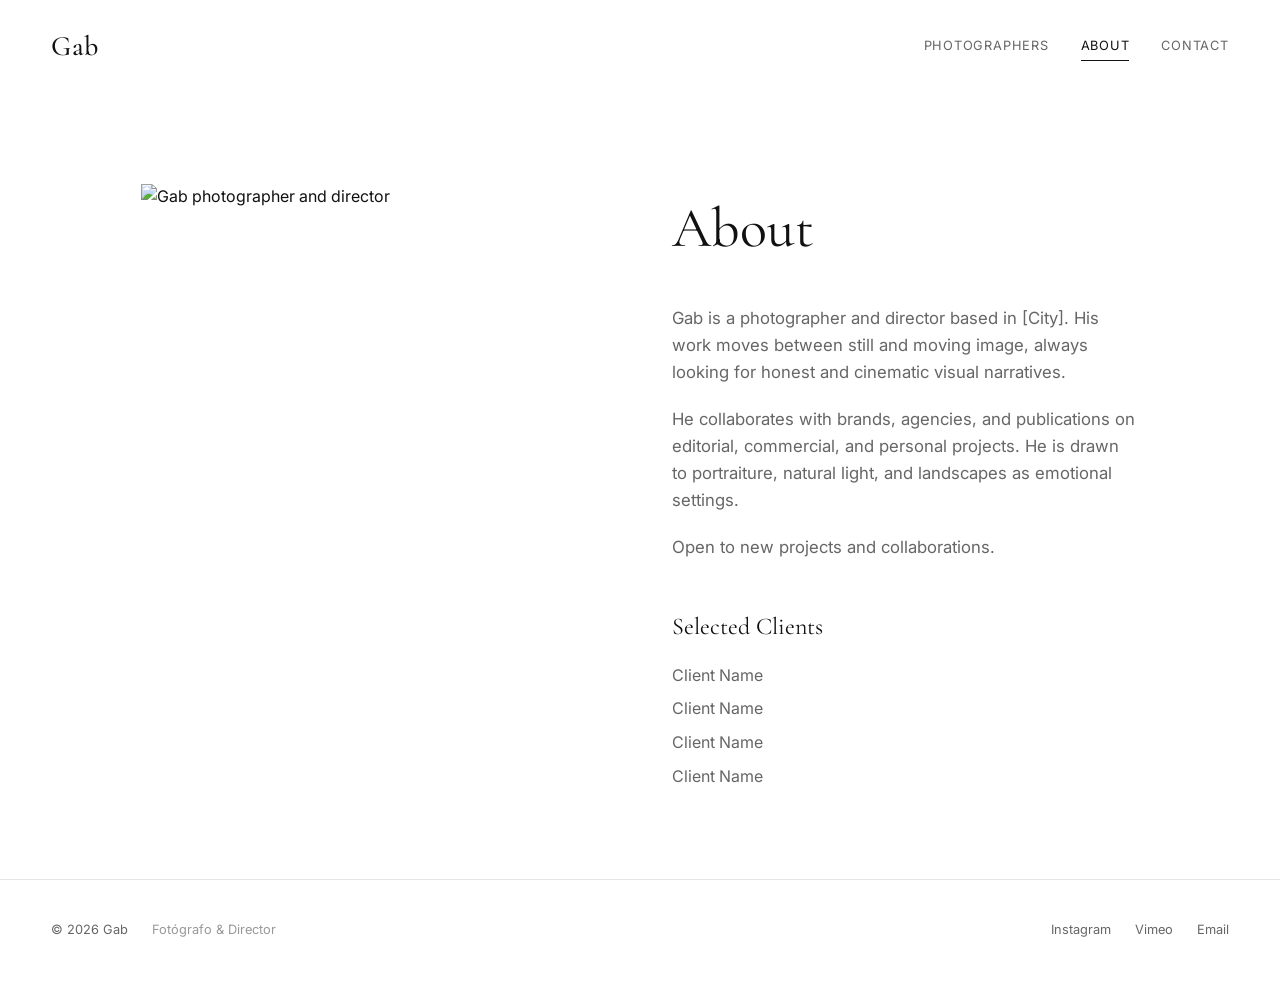
==== about.html @ f4213814 "Initial portfolio inspired by weareapostrophe.com/photographers" ====
<!DOCTYPE html>
<html lang="es">
<head>
  <meta charset="UTF-8" />
  <meta name="viewport" content="width=device-width, initial-scale=1.0" />
  <title>About — Gab</title>
  <meta name="description" content="About Gab, photographer and director." />
  <link rel="preconnect" href="https://fonts.googleapis.com" />
  <link rel="preconnect" href="https://fonts.gstatic.com" crossorigin />
  <link href="https://fonts.googleapis.com/css2?family=Cormorant+Garamond:ital,wght@0,300;0,400;0,500;0,600;1,400&family=Inter:wght@300;400;500&display=swap" rel="stylesheet" />
  <link rel="stylesheet" href="css/style.css" />
</head>
<body>
  <header class="site-header">
    <a href="index.html" class="logo">Gab</a>
    <nav class="main-nav" aria-label="Navegación principal">
      <a href="index.html">Photographers</a>
      <a href="about.html" class="active">About</a>
      <a href="contact.html">Contact</a>
    </nav>
  </header>

  <main>
    <section class="about-section">
      <figure class="about-portrait">
        <img src="https://images.unsplash.com/photo-1554048612-387768052bf7?w=1000&q=85" alt="Gab photographer and director" />
      </figure>
      <div class="about-content">
        <h1>About</h1>
        <p>
          Gab is a photographer and director based in [City]. His work moves
          between still and moving image, always looking for honest and cinematic
          visual narratives.
        </p>
        <p>
          He collaborates with brands, agencies, and publications on editorial,
          commercial, and personal projects. He is drawn to portraiture, natural
          light, and landscapes as emotional settings.
        </p>
        <p>
          Open to new projects and collaborations.
        </p>

        <div class="clients">
          <h2>Selected Clients</h2>
          <ul>
            <li>Client Name</li>
            <li>Client Name</li>
            <li>Client Name</li>
            <li>Client Name</li>
          </ul>
        </div>
      </div>
    </section>
  </main>

  <footer class="site-footer">
    <div class="footer-left">
      <p>&copy; <span id="year"></span> Gab</p>
      <p class="footer-tagline">Fotógrafo & Director</p>
    </div>
    <div class="social-links">
      <a href="#" aria-label="Instagram">Instagram</a>
      <a href="#" aria-label="Vimeo">Vimeo</a>
      <a href="mailto:hola@gab.com">Email</a>
    </div>
  </footer>

  <script src="js/main.js"></script>
</body>
</html>
---- css/style.css ----
:root {
  --bg: #ffffff;
  --bg-hover: #f8f8f8;
  --text: #111111;
  --text-muted: #666666;
  --text-light: #999999;
  --border: #e5e5e5;
  --font-serif: 'Cormorant Garamond', Georgia, serif;
  --font-sans: 'Inter', system-ui, sans-serif;
  --ease: cubic-bezier(0.25, 0.46, 0.45, 0.94);
}

* {
  box-sizing: border-box;
  margin: 0;
  padding: 0;
}

html {
  font-size: 16px;
  scroll-behavior: smooth;
}

body {
  font-family: var(--font-sans);
  color: var(--text);
  background: var(--bg);
  line-height: 1.6;
  -webkit-font-smoothing: antialiased;
}

a {
  color: inherit;
  text-decoration: none;
}

img {
  max-width: 100%;
  height: auto;
  display: block;
}

::selection {
  background: var(--text);
  color: var(--bg);
}

/* Header */
.site-header {
  display: flex;
  align-items: center;
  justify-content: space-between;
  padding: 1.5rem 4vw;
  position: sticky;
  top: 0;
  background: rgba(255, 255, 255, 0.96);
  backdrop-filter: blur(10px);
  z-index: 100;
  border-bottom: 1px solid transparent;
  transition: border-color 0.3s var(--ease);
}

.site-header.scrolled {
  border-color: var(--border);
}

.logo {
  font-family: var(--font-serif);
  font-size: 1.75rem;
  font-weight: 500;
  letter-spacing: 0.02em;
}

.main-nav {
  display: flex;
  gap: 2rem;
}

.main-nav a {
  font-size: 0.8rem;
  font-weight: 400;
  letter-spacing: 0.06em;
  text-transform: uppercase;
  color: var(--text-muted);
  transition: color 0.25s var(--ease);
  position: relative;
}

.main-nav a::after {
  content: '';
  position: absolute;
  bottom: -4px;
  left: 0;
  width: 0;
  height: 1px;
  background: var(--text);
  transition: width 0.25s var(--ease);
}

.main-nav a:hover,
.main-nav a.active {
  color: var(--text);
}

.main-nav a:hover::after,
.main-nav a.active::after {
  width: 100%;
}

/* Hero */
.hero {
  text-align: center;
  padding: 10vh 4vw 4vh;
}

.hero h1 {
  font-family: var(--font-serif);
  font-size: clamp(2.5rem, 7vw, 5.5rem);
  font-weight: 300;
  line-height: 1.05;
  letter-spacing: -0.02em;
}

.hero-subtitle {
  margin-top: 1rem;
  font-size: 1rem;
  color: var(--text-muted);
  letter-spacing: 0.02em;
}

/* Filters */
.filters {
  display: flex;
  flex-wrap: wrap;
  justify-content: center;
  gap: 0.75rem;
  padding: 0 4vw 3vh;
}

.filter-btn {
  padding: 0.5rem 1rem;
  border: 1px solid var(--border);
  background: transparent;
  color: var(--text-muted);
  font-family: var(--font-sans);
  font-size: 0.75rem;
  letter-spacing: 0.06em;
  text-transform: uppercase;
  cursor: pointer;
  transition: all 0.25s var(--ease);
}

.filter-btn:hover,
.filter-btn.active {
  border-color: var(--text);
  color: var(--text);
}

.filter-btn.active {
  background: var(--text);
  color: var(--bg);
}

/* Projects grid */
.projects-grid {
  display: grid;
  grid-template-columns: repeat(auto-fill, minmax(360px, 1fr));
  gap: 3rem;
  padding: 0 4vw 10vh;
}

.project-card {
  animation: fadeInUp 0.8s var(--ease) forwards;
  opacity: 0;
}

.project-card:nth-child(1) { animation-delay: 0.05s; }
.project-card:nth-child(2) { animation-delay: 0.1s; }
.project-card:nth-child(3) { animation-delay: 0.15s; }
.project-card:nth-child(4) { animation-delay: 0.2s; }
.project-card:nth-child(5) { animation-delay: 0.25s; }
.project-card:nth-child(6) { animation-delay: 0.3s; }

.project-card.hidden {
  display: none;
}

.project-card a {
  display: block;
}

.project-image {
  position: relative;
  overflow: hidden;
  aspect-ratio: 4 / 5;
  background: var(--bg-hover);
}

.project-image img {
  width: 100%;
  height: 100%;
  object-fit: cover;
  transition: transform 0.8s var(--ease);
}

.project-card:hover .project-image img {
  transform: scale(1.03);
}

.project-info {
  display: flex;
  justify-content: space-between;
  align-items: baseline;
  margin-top: 1rem;
  gap: 1rem;
}

.project-info h2 {
  font-family: var(--font-serif);
  font-size: 1.35rem;
  font-weight: 400;
  letter-spacing: -0.01em;
}

.project-info span {
  font-size: 0.7rem;
  letter-spacing: 0.08em;
  text-transform: uppercase;
  color: var(--text-light);
}

/* Footer */
.site-footer {
  display: flex;
  align-items: center;
  justify-content: space-between;
  padding: 2.5rem 4vw;
  border-top: 1px solid var(--border);
  font-size: 0.8rem;
  color: var(--text-muted);
}

.footer-left {
  display: flex;
  align-items: center;
  gap: 1.5rem;
}

.footer-tagline {
  color: var(--text-light);
}

.social-links {
  display: flex;
  gap: 1.5rem;
}

.social-links a {
  position: relative;
  transition: color 0.25s var(--ease);
}

.social-links a::after {
  content: '';
  position: absolute;
  bottom: -2px;
  left: 0;
  width: 0;
  height: 1px;
  background: var(--text);
  transition: width 0.25s var(--ease);
}

.social-links a:hover {
  color: var(--text);
}

.social-links a:hover::after {
  width: 100%;
}

/* About */
.about-section {
  display: grid;
  grid-template-columns: 1fr;
  gap: 4rem;
  align-items: start;
  max-width: 1100px;
  margin: 0 auto;
  padding: 10vh 4vw 10vh;
}

@media (min-width: 768px) {
  .about-section {
    grid-template-columns: 1fr 1fr;
  }
}

.about-portrait {
  overflow: hidden;
}

.about-portrait img {
  width: 100%;
  aspect-ratio: 4 / 5;
  object-fit: cover;
}

.about-content h1 {
  font-family: var(--font-serif);
  font-size: clamp(2rem, 5vw, 3.5rem);
  font-weight: 400;
  margin-bottom: 2rem;
}

.about-content p {
  margin-bottom: 1.25rem;
  color: var(--text-muted);
  font-size: 1.05rem;
}

.clients {
  margin-top: 3rem;
}

.clients h2 {
  font-family: var(--font-serif);
  font-size: 1.5rem;
  font-weight: 400;
  margin-bottom: 1rem;
}

.clients ul {
  list-style: none;
  display: grid;
  gap: 0.5rem;
  color: var(--text-muted);
}

/* Contact */
.contact-section {
  max-width: 680px;
  margin: 0 auto;
  padding: 10vh 4vw 10vh;
}

.contact-intro {
  text-align: center;
  margin-bottom: 4rem;
}

.contact-intro h1 {
  font-family: var(--font-serif);
  font-size: clamp(2rem, 5vw, 3.5rem);
  font-weight: 400;
  margin-bottom: 0.75rem;
}

.contact-intro p {
  color: var(--text-muted);
}

.contact-details {
  display: flex;
  flex-direction: column;
  align-items: center;
  gap: 0.5rem;
  margin-bottom: 4rem;
}

.contact-details a {
  font-family: var(--font-serif);
  font-size: 1.35rem;
  transition: color 0.25s var(--ease);
}

.contact-details a:hover {
  color: var(--text-muted);
}

.contact-form {
  display: grid;
  gap: 1.5rem;
}

.contact-form label {
  font-size: 0.7rem;
  letter-spacing: 0.1em;
  text-transform: uppercase;
  color: var(--text-light);
  margin-bottom: -0.8rem;
}

.contact-form input,
.contact-form textarea {
  width: 100%;
  padding: 1rem 0;
  border: none;
  border-bottom: 1px solid var(--border);
  background: transparent;
  font-family: var(--font-sans);
  font-size: 1rem;
  color: var(--text);
  outline: none;
  transition: border-color 0.25s var(--ease);
}

.contact-form input:focus,
.contact-form textarea:focus {
  border-color: var(--text);
}

.contact-form textarea {
  resize: vertical;
  min-height: 120px;
}

.contact-form button {
  justify-self: center;
  margin-top: 1rem;
  padding: 1rem 2.5rem;
  border: 1px solid var(--text);
  background: var(--text);
  color: var(--bg);
  font-family: var(--font-sans);
  font-size: 0.75rem;
  letter-spacing: 0.1em;
  text-transform: uppercase;
  cursor: pointer;
  transition: background 0.25s var(--ease), color 0.25s var(--ease);
}

.contact-form button:hover {
  background: transparent;
  color: var(--text);
}

/* Project page */
.project-page {
  max-width: 1200px;
  margin: 0 auto;
  padding: 8vh 4vw 10vh;
}

.project-header {
  text-align: center;
  margin-bottom: 4rem;
}

.project-header h1 {
  font-family: var(--font-serif);
  font-size: clamp(2.5rem, 6vw, 5rem);
  font-weight: 400;
  margin-bottom: 1rem;
}

.project-meta-row {
  display: flex;
  justify-content: center;
  gap: 2rem;
  font-size: 0.75rem;
  letter-spacing: 0.08em;
  text-transform: uppercase;
  color: var(--text-light);
  flex-wrap: wrap;
}

.project-hero-image {
  margin-bottom: 4rem;
}

.project-hero-image img {
  width: 100%;
  aspect-ratio: 16 / 9;
  object-fit: cover;
}

.project-description {
  max-width: 700px;
  margin: 0 auto 5rem;
  text-align: center;
}

.project-description p {
  color: var(--text-muted);
  font-size: 1.1rem;
  margin-bottom: 1.25rem;
}

.project-gallery {
  display: grid;
  grid-template-columns: 1fr;
  gap: 2rem;
}

.project-gallery img {
  width: 100%;
  aspect-ratio: 16 / 9;
  object-fit: cover;
  background: var(--bg-hover);
}

.project-nav {
  display: flex;
  justify-content: space-between;
  margin-top: 5rem;
  padding-top: 2rem;
  border-top: 1px solid var(--border);
}

.project-nav a {
  font-size: 0.8rem;
  letter-spacing: 0.06em;
  text-transform: uppercase;
  color: var(--text-muted);
  transition: color 0.25s var(--ease);
}

.project-nav a:hover {
  color: var(--text);
}

/* Animations */
@keyframes fadeInUp {
  from {
    opacity: 0;
    transform: translateY(20px);
  }
  to {
    opacity: 1;
    transform: translateY(0);
  }
}

/* Responsive */
@media (max-width: 768px) {
  .site-header {
    flex-direction: column;
    gap: 1rem;
    padding: 1.25rem 4vw;
  }

  .projects-grid {
    grid-template-columns: 1fr;
    gap: 2.5rem;
  }

  .project-info {
    flex-direction: column;
    gap: 0.25rem;
  }

  .site-footer {
    flex-direction: column;
    gap: 1rem;
    text-align: center;
  }

  .footer-left {
    flex-direction: column;
    gap: 0.25rem;
  }

  .project-meta-row {
    gap: 1rem;
  }
}

@media (prefers-reduced-motion: reduce) {
  html {
    scroll-behavior: auto;
  }
  .project-card {
    animation: none;
    opacity: 1;
  }
  .project-image img,
  .main-nav a::after,
  .social-links a::after {
    transition: none;
  }
}
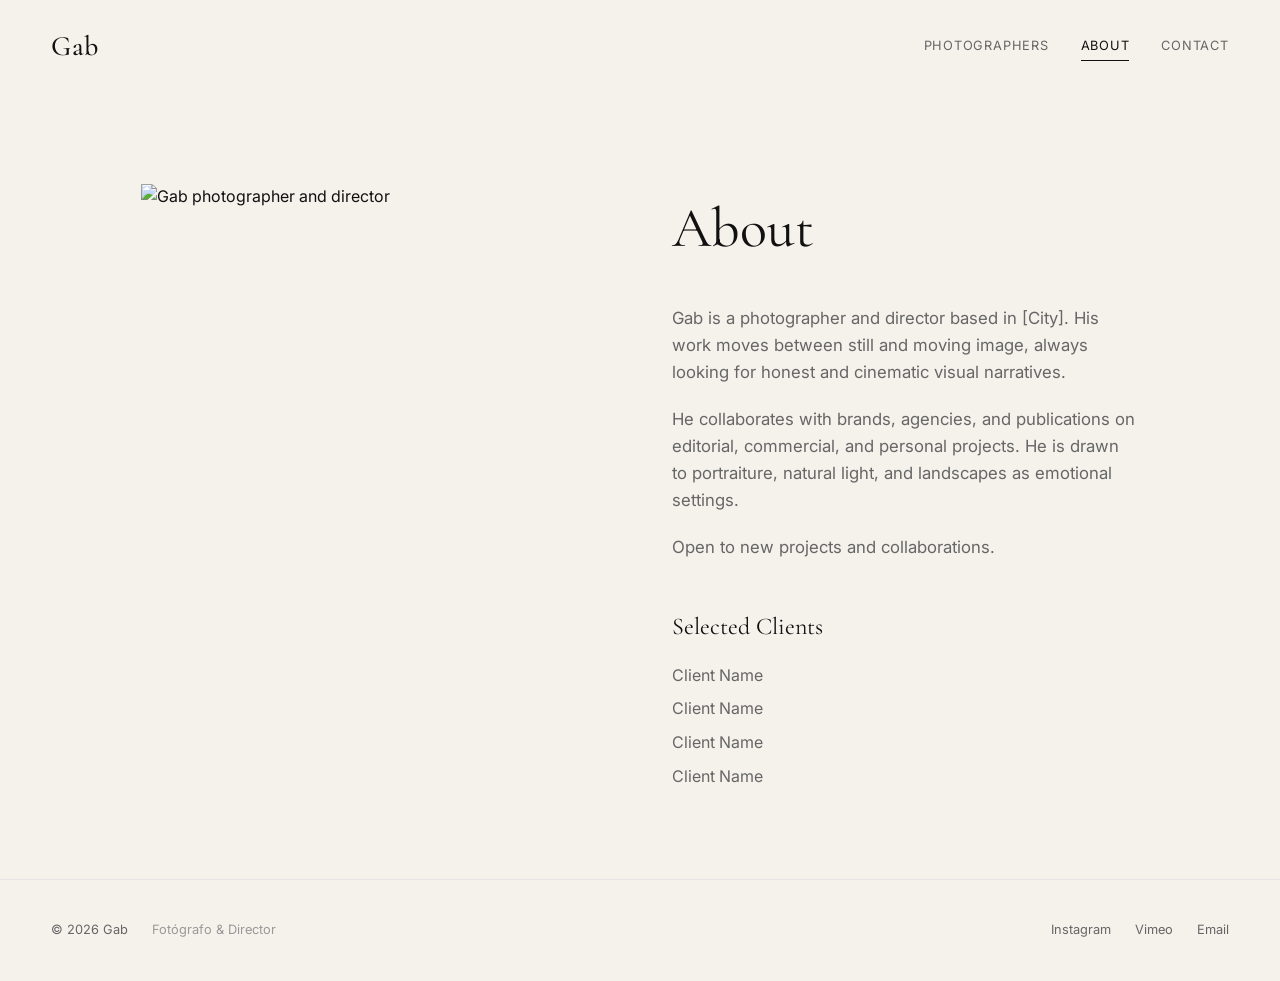
==== commit da60fdbd: "Merge pull request #2 from fredy-sudo/copilot/fix-comments-in-review-thread Fix category filter subs" ====
--- a/about.html
+++ b/about.html
@@ -60,8 +60,8 @@
       <p class="footer-tagline">Fotógrafo & Director</p>
     </div>
     <div class="social-links">
-      <a href="#" aria-label="Instagram">Instagram</a>
-      <a href="#" aria-label="Vimeo">Vimeo</a>
+      <a href="https://www.instagram.com/" aria-label="Instagram">Instagram</a>
+      <a href="https://vimeo.com/" aria-label="Vimeo">Vimeo</a>
       <a href="mailto:hola@gab.com">Email</a>
     </div>
   </footer>
--- a/css/style.css
+++ b/css/style.css
@@ -1,6 +1,6 @@
 :root {
-  --bg: #ffffff;
-  --bg-hover: #f8f8f8;
+  --bg: #f5f2ec;
+  --bg-hover: #ebe7df;
   --text: #111111;
   --text-muted: #666666;
   --text-light: #999999;
@@ -53,7 +53,7 @@
   padding: 1.5rem 4vw;
   position: sticky;
   top: 0;
-  background: rgba(255, 255, 255, 0.96);
+  background: rgba(245, 242, 236, 0.96);
   backdrop-filter: blur(10px);
   z-index: 100;
   border-bottom: 1px solid transparent;
@@ -161,25 +161,48 @@
   color: var(--bg);
 }
 
-/* Projects grid */
+/* Projects */
 .projects-grid {
-  display: grid;
-  grid-template-columns: repeat(auto-fill, minmax(360px, 1fr));
-  gap: 3rem;
+  display: flex;
+  flex-direction: column;
+  gap: clamp(4rem, 10vh, 8rem);
   padding: 0 4vw 10vh;
 }
 
 .project-card {
-  animation: fadeInUp 0.8s var(--ease) forwards;
   opacity: 0;
-}
-
-.project-card:nth-child(1) { animation-delay: 0.05s; }
-.project-card:nth-child(2) { animation-delay: 0.1s; }
-.project-card:nth-child(3) { animation-delay: 0.15s; }
-.project-card:nth-child(4) { animation-delay: 0.2s; }
-.project-card:nth-child(5) { animation-delay: 0.25s; }
-.project-card:nth-child(6) { animation-delay: 0.3s; }
+  transform: translateY(36px);
+  transition: opacity 0.8s var(--ease), transform 0.8s var(--ease);
+}
+
+.project-card.is-visible {
+  opacity: 1;
+  transform: translateY(0);
+}
+
+.project-card--featured {
+  width: min(88%, 1500px);
+  align-self: center;
+}
+
+.project-card--featured:nth-child(4) {
+  width: min(80%, 1320px);
+  align-self: flex-end;
+}
+
+.project-card--motion {
+  width: min(44%, 660px);
+}
+
+.project-card--motion:nth-child(3n + 2) {
+  align-self: flex-start;
+  margin-left: 8vw;
+}
+
+.project-card--motion:nth-child(3n + 3) {
+  align-self: flex-end;
+  margin-right: 6vw;
+}
 
 .project-card.hidden {
   display: none;
@@ -192,8 +215,18 @@
 .project-image {
   position: relative;
   overflow: hidden;
+  width: 100%;
+  max-height: 70vh;
   aspect-ratio: 4 / 5;
   background: var(--bg-hover);
+  transform: translate3d(0, var(--parallax-y, 0), 0);
+  transition: transform 0.2s linear;
+  will-change: transform;
+}
+
+.project-card--featured .project-image {
+  max-height: 82vh;
+  aspect-ratio: 16 / 9;
 }
 
 .project-image img {
@@ -201,6 +234,14 @@
   height: 100%;
   object-fit: cover;
   transition: transform 0.8s var(--ease);
+}
+
+.project-card--motion .project-image img {
+  animation: imageDrift 12s ease-in-out infinite alternate;
+}
+
+.project-card--motion:hover .project-image img {
+  animation-play-state: paused;
 }
 
 .project-card:hover .project-image img {
@@ -521,14 +562,12 @@
 }
 
 /* Animations */
-@keyframes fadeInUp {
+@keyframes imageDrift {
   from {
-    opacity: 0;
-    transform: translateY(20px);
+    transform: scale(1.01) translate3d(-0.5%, 0, 0);
   }
   to {
-    opacity: 1;
-    transform: translateY(0);
+    transform: scale(1.06) translate3d(0.5%, -0.5%, 0);
   }
 }
 
@@ -541,8 +580,30 @@
   }
 
   .projects-grid {
-    grid-template-columns: 1fr;
-    gap: 2.5rem;
+    gap: 3.5rem;
+  }
+
+  .project-card--featured,
+  .project-card--featured:nth-child(4) {
+    width: 92%;
+    align-self: center;
+  }
+
+  .project-card--motion {
+    width: 68%;
+  }
+
+  .project-card--motion:nth-child(3n + 2) {
+    margin-left: 0;
+  }
+
+  .project-card--motion:nth-child(3n + 3) {
+    margin-right: 0;
+  }
+
+  .project-image {
+    max-height: none;
+    aspect-ratio: 4 / 5;
   }
 
   .project-info {
@@ -571,12 +632,16 @@
     scroll-behavior: auto;
   }
   .project-card {
-    animation: none;
     opacity: 1;
-  }
+    transform: none;
+    transition: none;
+  }
+  .project-image,
   .project-image img,
   .main-nav a::after,
   .social-links a::after {
+    transform: none;
+    animation: none;
     transition: none;
   }
 }
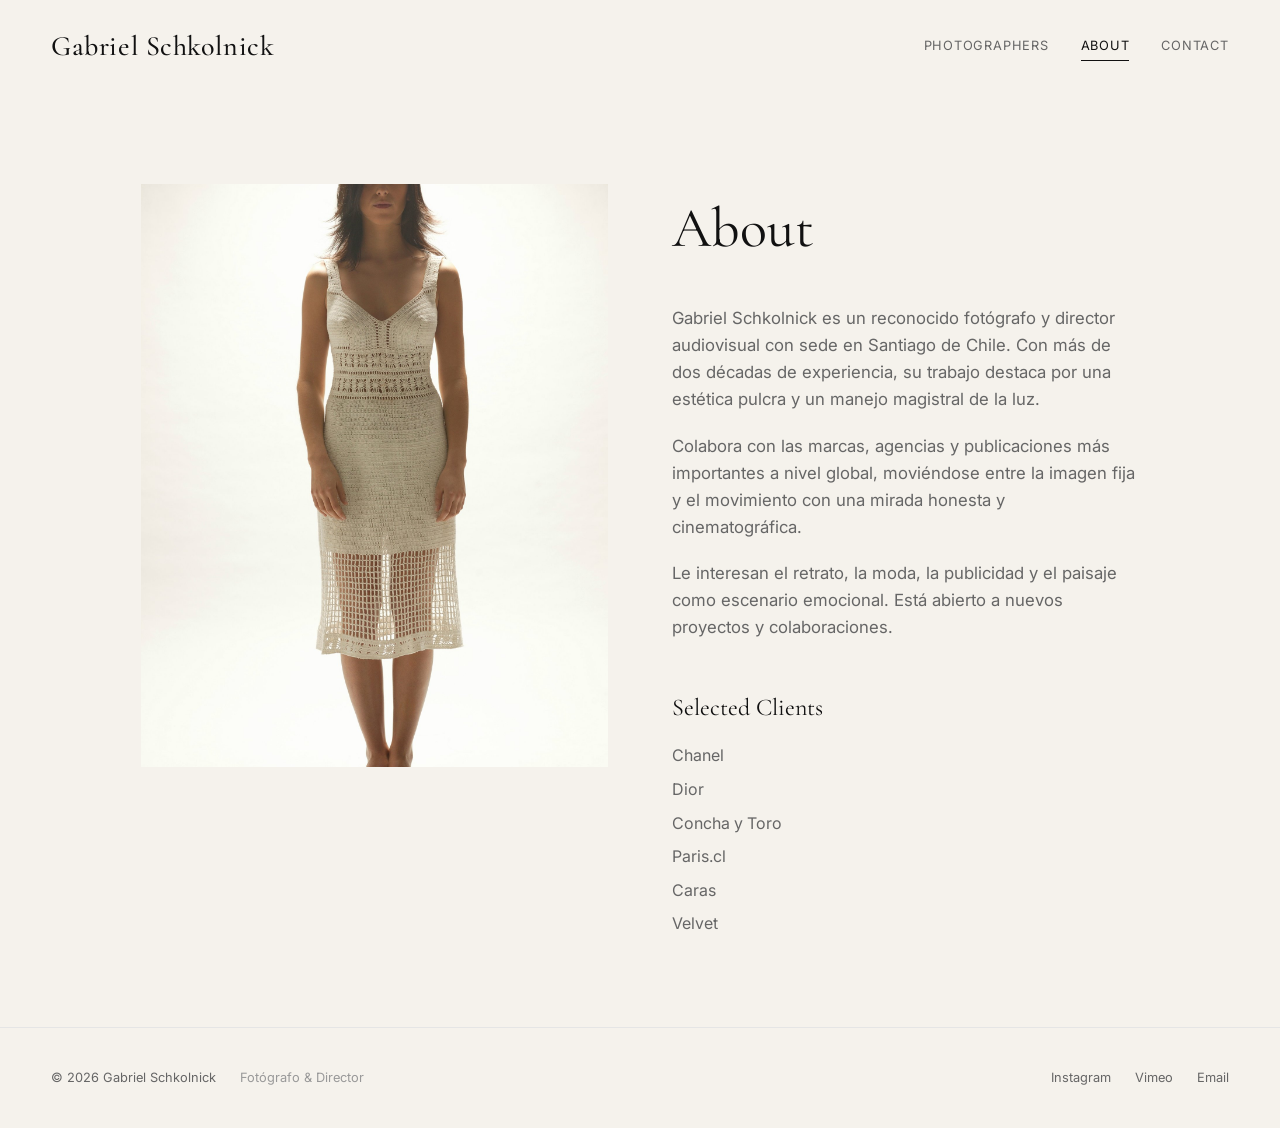
==== commit 113d3c7a: "Integra fotos reales de Gabriel y personaliza contenido del portfolio" ====
--- a/about.html
+++ b/about.html
@@ -3,8 +3,8 @@
 <head>
   <meta charset="UTF-8" />
   <meta name="viewport" content="width=device-width, initial-scale=1.0" />
-  <title>About — Gab</title>
-  <meta name="description" content="About Gab, photographer and director." />
+  <title>About — Gabriel Schkolnick</title>
+  <meta name="description" content="About Gabriel Schkolnick, photographer and director." />
   <link rel="preconnect" href="https://fonts.googleapis.com" />
   <link rel="preconnect" href="https://fonts.gstatic.com" crossorigin />
   <link href="https://fonts.googleapis.com/css2?family=Cormorant+Garamond:ital,wght@0,300;0,400;0,500;0,600;1,400&family=Inter:wght@300;400;500&display=swap" rel="stylesheet" />
@@ -12,7 +12,7 @@
 </head>
 <body>
   <header class="site-header">
-    <a href="index.html" class="logo">Gab</a>
+    <a href="index.html" class="logo">Gabriel Schkolnick</a>
     <nav class="main-nav" aria-label="Navegación principal">
       <a href="index.html">Photographers</a>
       <a href="about.html" class="active">About</a>
@@ -23,31 +23,29 @@
   <main>
     <section class="about-section">
       <figure class="about-portrait">
-        <img src="https://images.unsplash.com/photo-1554048612-387768052bf7?w=1000&q=85" alt="Gab photographer and director" />
+        <img src="images/about/portrait-01.jpg" alt="Gabriel Schkolnick fotógrafo y director" />
       </figure>
       <div class="about-content">
         <h1>About</h1>
         <p>
-          Gab is a photographer and director based in [City]. His work moves
-          between still and moving image, always looking for honest and cinematic
-          visual narratives.
+          Gabriel Schkolnick es un reconocido fotógrafo y director audiovisual con sede en Santiago de Chile. Con más de dos décadas de experiencia, su trabajo destaca por una estética pulcra y un manejo magistral de la luz.
         </p>
         <p>
-          He collaborates with brands, agencies, and publications on editorial,
-          commercial, and personal projects. He is drawn to portraiture, natural
-          light, and landscapes as emotional settings.
+          Colabora con las marcas, agencias y publicaciones más importantes a nivel global, moviéndose entre la imagen fija y el movimiento con una mirada honesta y cinematográfica.
         </p>
         <p>
-          Open to new projects and collaborations.
+          Le interesan el retrato, la moda, la publicidad y el paisaje como escenario emocional. Está abierto a nuevos proyectos y colaboraciones.
         </p>
 
         <div class="clients">
           <h2>Selected Clients</h2>
           <ul>
-            <li>Client Name</li>
-            <li>Client Name</li>
-            <li>Client Name</li>
-            <li>Client Name</li>
+            <li>Chanel</li>
+            <li>Dior</li>
+            <li>Concha y Toro</li>
+            <li>Paris.cl</li>
+            <li>Caras</li>
+            <li>Velvet</li>
           </ul>
         </div>
       </div>
@@ -56,16 +54,16 @@
 
   <footer class="site-footer">
     <div class="footer-left">
-      <p>&copy; <span id="year"></span> Gab</p>
+      <p>&copy; <span id="year"></span> Gabriel Schkolnick</p>
       <p class="footer-tagline">Fotógrafo & Director</p>
     </div>
     <div class="social-links">
-      <a href="https://www.instagram.com/" aria-label="Instagram">Instagram</a>
-      <a href="https://vimeo.com/" aria-label="Vimeo">Vimeo</a>
-      <a href="mailto:hola@gab.com">Email</a>
+      <a href="https://www.instagram.com/gabrielschkolnick/" aria-label="Instagram" target="_blank" rel="noopener">Instagram</a>
+      <a href="https://vimeo.com/user127092469" aria-label="Vimeo" target="_blank" rel="noopener">Vimeo</a>
+      <a href="mailto:pablo@schkolnick.com">Email</a>
     </div>
   </footer>
 
   <script src="js/main.js"></script>
 </body>
-</html>+</html>
